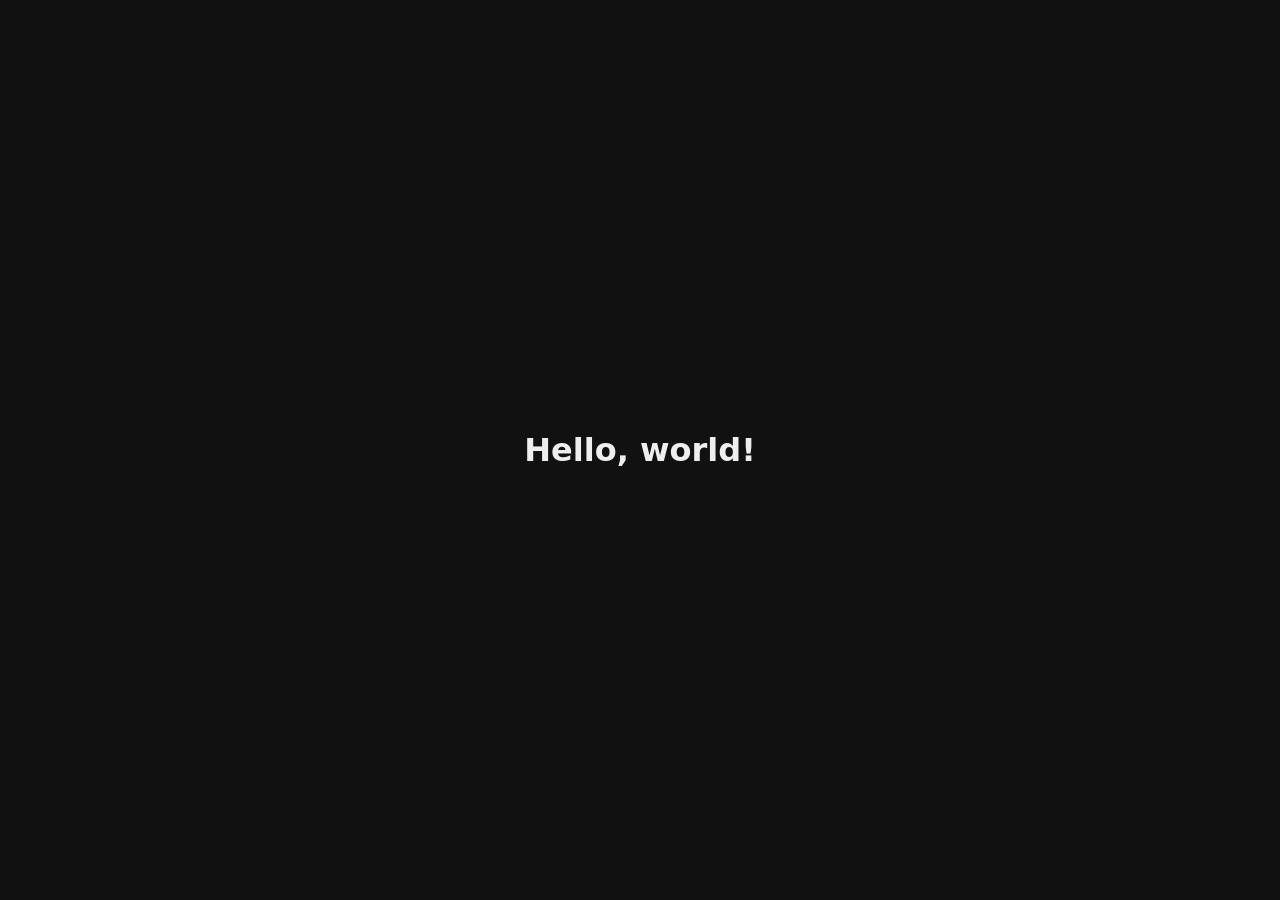
==== index.html @ 9e47edb1 "Add hello world page" ====
<!DOCTYPE html>
<html lang="en">
<head>
  <meta charset="UTF-8">
  <meta name="viewport" content="width=device-width, initial-scale=1.0">
  <title>Story Reader</title>
  <style>
    body {
      display: flex;
      align-items: center;
      justify-content: center;
      height: 100vh;
      margin: 0;
      font-family: system-ui, sans-serif;
      background: #111;
      color: #eee;
    }
  </style>
</head>
<body>
  <h1>Hello, world!</h1>
</body>
</html>
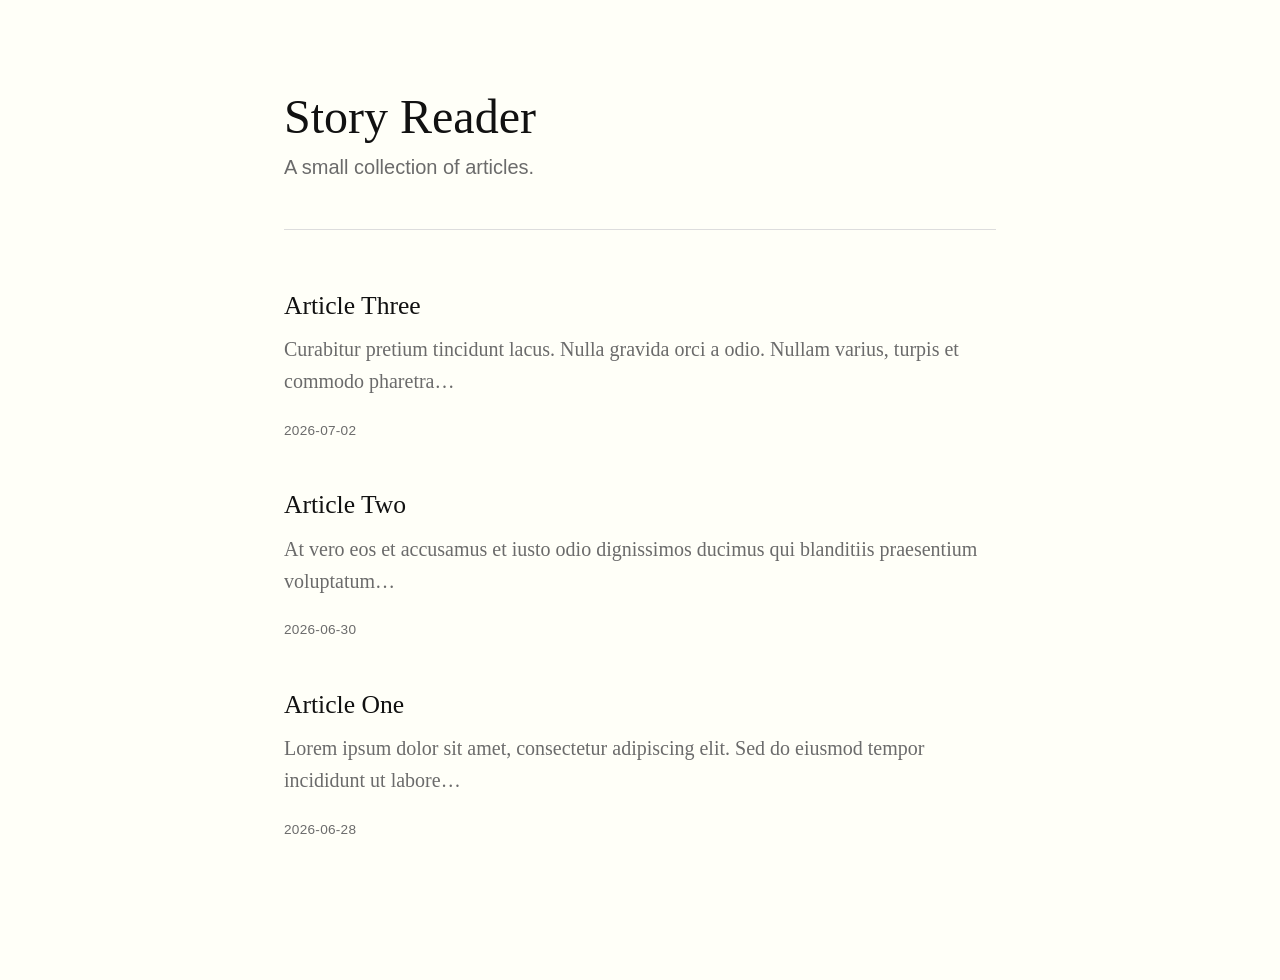
==== commit 856fcce9: "Add article framework: index, articles, Tufte-inspired styling, add-article skill" ====
--- a/index.html
+++ b/index.html
@@ -4,20 +4,32 @@
   <meta charset="UTF-8">
   <meta name="viewport" content="width=device-width, initial-scale=1.0">
   <title>Story Reader</title>
-  <style>
-    body {
-      display: flex;
-      align-items: center;
-      justify-content: center;
-      height: 100vh;
-      margin: 0;
-      font-family: system-ui, sans-serif;
-      background: #111;
-      color: #eee;
-    }
-  </style>
+  <link rel="stylesheet" href="css/style.css">
 </head>
 <body>
-  <h1>Hello, world!</h1>
+  <header class="site-header">
+    <h1>Story Reader</h1>
+    <p class="tagline">A small collection of articles.</p>
+  </header>
+
+  <main>
+    <ul class="article-list">
+      <li>
+        <a href="articles/article-three.html">Article Three</a>
+        <p class="excerpt">Curabitur pretium tincidunt lacus. Nulla gravida orci a odio. Nullam varius, turpis et commodo pharetra&hellip;</p>
+        <p class="meta">2026-07-02</p>
+      </li>
+      <li>
+        <a href="articles/article-two.html">Article Two</a>
+        <p class="excerpt">At vero eos et accusamus et iusto odio dignissimos ducimus qui blanditiis praesentium voluptatum&hellip;</p>
+        <p class="meta">2026-06-30</p>
+      </li>
+      <li>
+        <a href="articles/article-one.html">Article One</a>
+        <p class="excerpt">Lorem ipsum dolor sit amet, consectetur adipiscing elit. Sed do eiusmod tempor incididunt ut labore&hellip;</p>
+        <p class="meta">2026-06-28</p>
+      </li>
+    </ul>
+  </main>
 </body>
 </html>
--- a/css/style.css
+++ b/css/style.css
@@ -0,0 +1,147 @@
+/*
+  Story Reader base styles.
+  Typography approach follows https://edwardtufte.github.io/tufte-css/ :
+  a single readable serif measure, generous line-height, minimal chrome.
+
+  All tunable values live in :root as custom properties. This is the
+  theming surface for future dynamic font/scale/color controls — change
+  values here (or via JS setting them on :root) rather than adding new
+  hardcoded styles in article or index markup.
+*/
+
+:root {
+  --font-serif: Palatino, "Palatino Linotype", "Book Antiqua", Georgia, serif;
+  --font-sans: -apple-system, "Gill Sans", "Gill Sans MT", Calibri, sans-serif;
+
+  --font-size-base: 1.25rem;
+  --line-height-base: 1.6;
+  --measure: 38em;
+
+  --color-bg: #fffff8;
+  --color-text: #111111;
+  --color-muted: #6b6b6b;
+  --color-link: #111111;
+  --color-accent: #b0413e;
+  --color-rule: #dddddd;
+}
+
+* {
+  box-sizing: border-box;
+}
+
+html {
+  background: var(--color-bg);
+}
+
+body {
+  font-family: var(--font-serif);
+  font-size: var(--font-size-base);
+  line-height: var(--line-height-base);
+  background: var(--color-bg);
+  color: var(--color-text);
+  max-width: var(--measure);
+  margin: 0 auto;
+  padding: 3.5rem 1.5rem 6rem;
+}
+
+h1, h2, h3 {
+  font-weight: 400;
+  line-height: 1.2;
+  color: var(--color-text);
+}
+
+h1 {
+  font-size: 3rem;
+  margin-bottom: 0.2em;
+}
+
+h2 {
+  font-size: 1.7rem;
+  margin-top: 2.5em;
+}
+
+p {
+  margin: 1.4rem 0;
+}
+
+a {
+  color: var(--color-link);
+  text-decoration-color: var(--color-rule);
+}
+
+a:hover {
+  color: var(--color-accent);
+}
+
+/* Site header, index page */
+
+.site-header {
+  margin-bottom: 3.5rem;
+  padding-bottom: 1.5rem;
+  border-bottom: 1px solid var(--color-rule);
+}
+
+.site-header h1 {
+  margin-bottom: 0.1em;
+}
+
+.tagline {
+  font-family: var(--font-sans);
+  color: var(--color-muted);
+  margin-top: 0;
+}
+
+.article-list {
+  list-style: none;
+  padding: 0;
+  margin: 0;
+}
+
+.article-list li {
+  margin-bottom: 2.75rem;
+}
+
+.article-list a {
+  font-size: 1.6rem;
+  text-decoration: none;
+}
+
+.article-list .excerpt {
+  color: var(--color-muted);
+  margin: 0.4rem 0;
+}
+
+.article-list .meta {
+  font-family: var(--font-sans);
+  font-size: 0.85rem;
+  color: var(--color-muted);
+  letter-spacing: 0.02em;
+}
+
+/* Article page */
+
+.back-link {
+  font-family: var(--font-sans);
+  font-size: 0.9rem;
+}
+
+.back-link a {
+  text-decoration: none;
+}
+
+article header {
+  margin: 2rem 0 2.5rem;
+}
+
+.byline {
+  font-family: var(--font-sans);
+  font-size: 0.9rem;
+  color: var(--color-muted);
+  margin-top: 0.3em;
+}
+
+article > .back-link:last-of-type {
+  margin-top: 3rem;
+  padding-top: 1.5rem;
+  border-top: 1px solid var(--color-rule);
+}
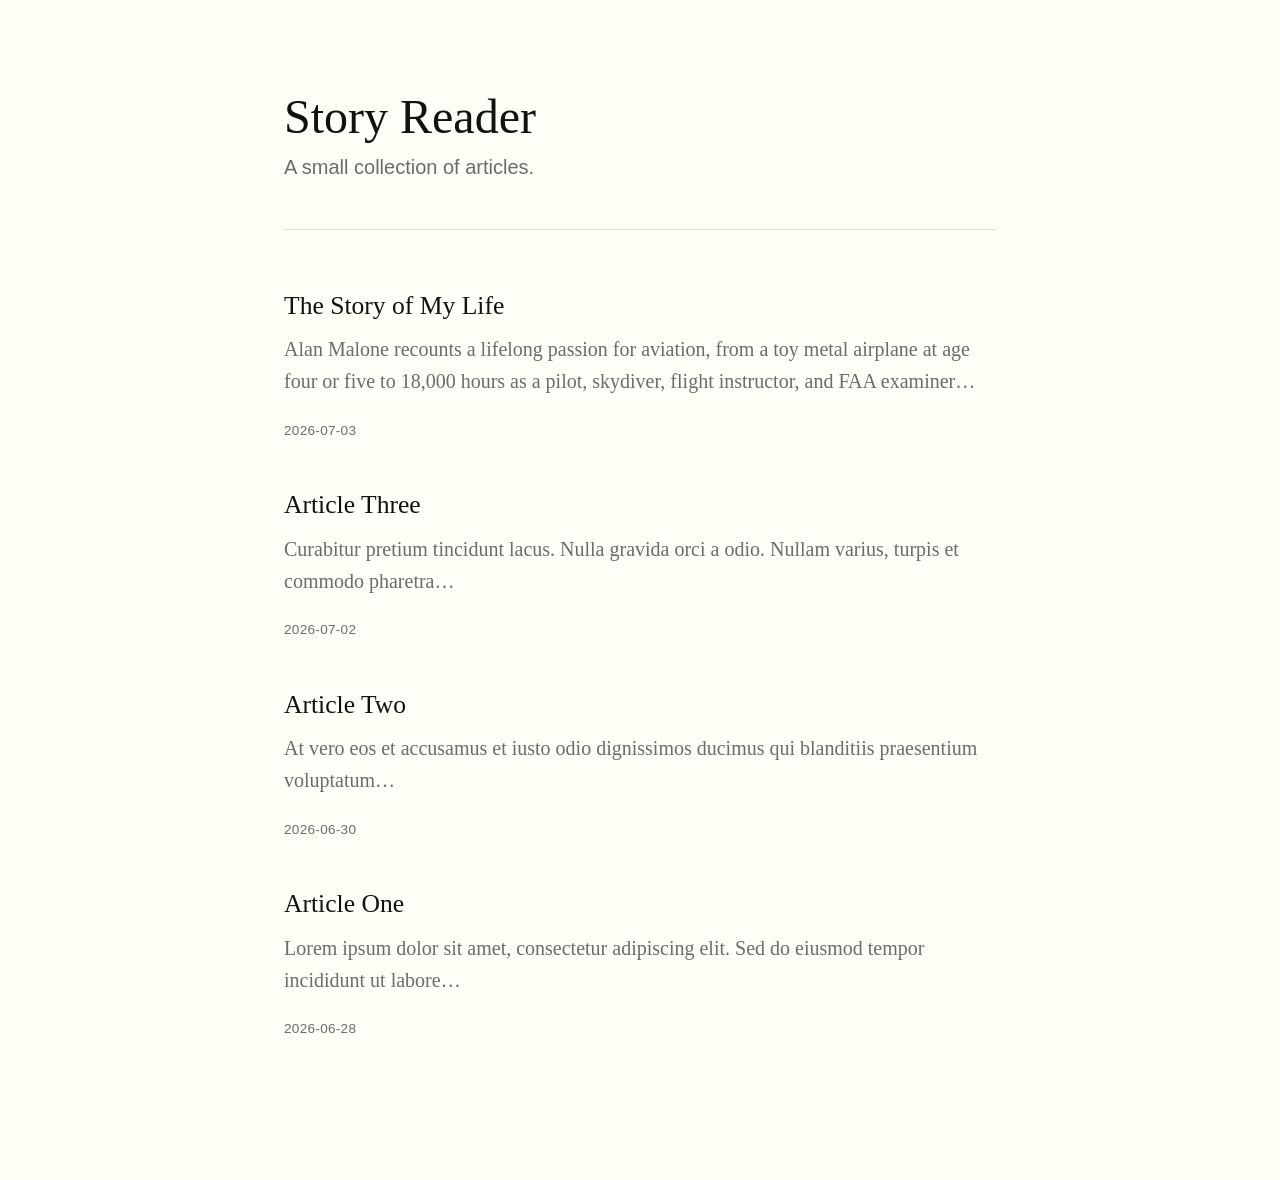
==== commit 63f5e72b: "Add article: The Story of My Life, by Alan Malone" ====
--- a/index.html
+++ b/index.html
@@ -14,6 +14,11 @@
 
   <main>
     <ul class="article-list">
+      <li>
+        <a href="articles/the-story-of-my-life.html">The Story of My Life</a>
+        <p class="excerpt">Alan Malone recounts a lifelong passion for aviation, from a toy metal airplane at age four or five to 18,000 hours as a pilot, skydiver, flight instructor, and FAA examiner&hellip;</p>
+        <p class="meta">2026-07-03</p>
+      </li>
       <li>
         <a href="articles/article-three.html">Article Three</a>
         <p class="excerpt">Curabitur pretium tincidunt lacus. Nulla gravida orci a odio. Nullam varius, turpis et commodo pharetra&hellip;</p>
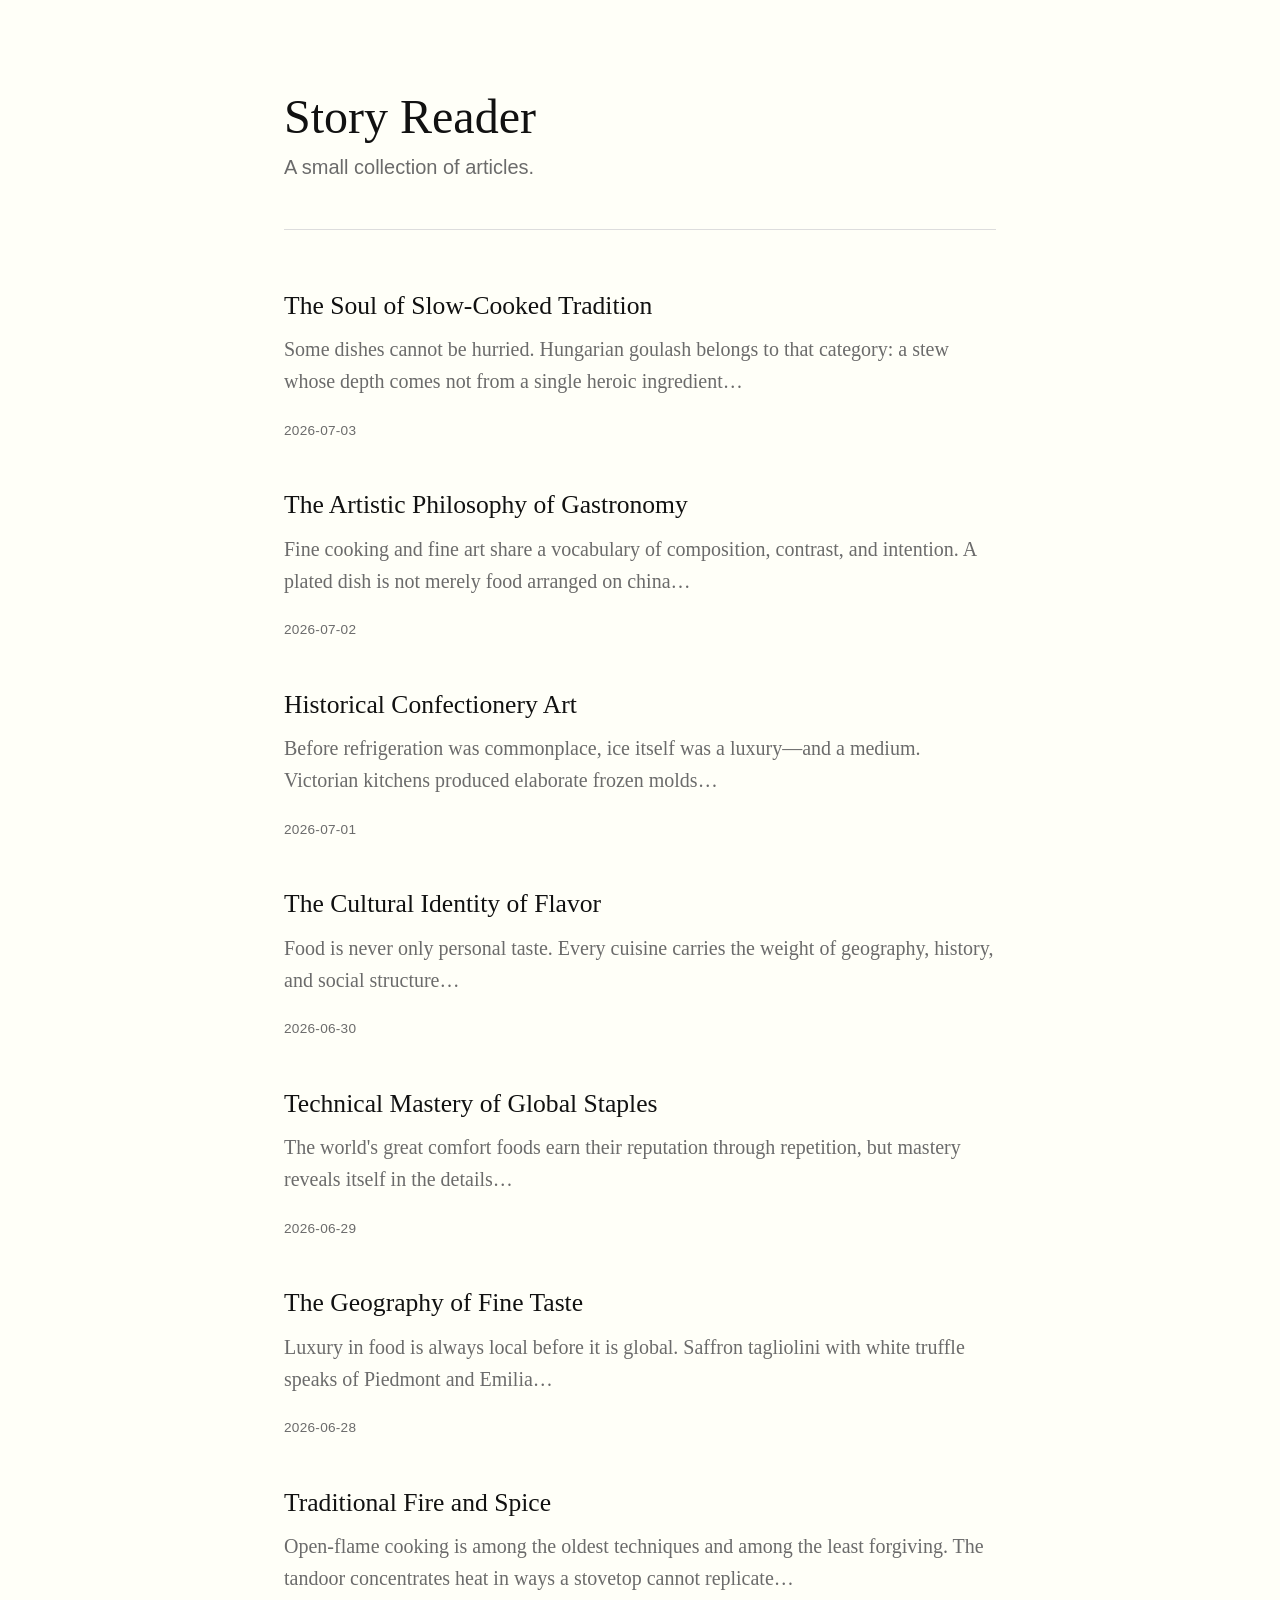
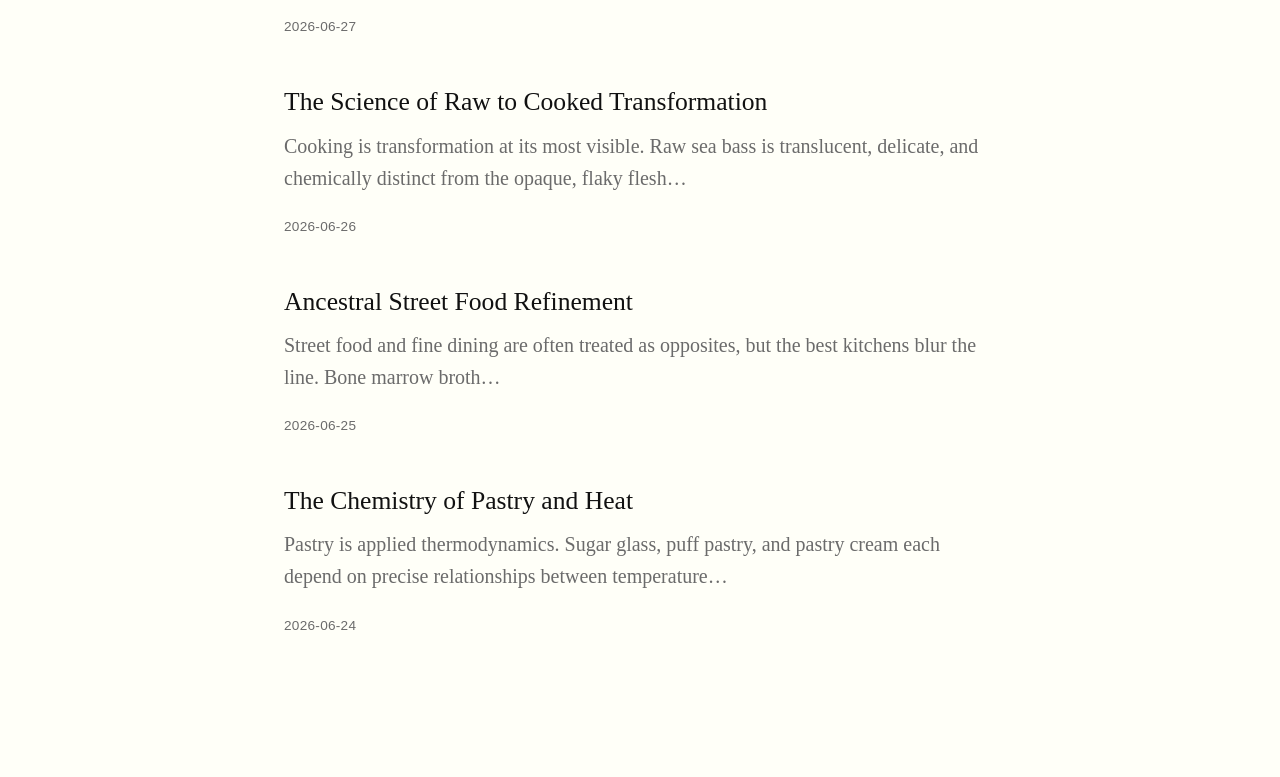
==== commit de64eb33: "Replace articles with 10 cooking essays and image-prompt system Add article-art figures with copy-pr" ====
--- a/index.html
+++ b/index.html
@@ -15,24 +15,54 @@
   <main>
     <ul class="article-list">
       <li>
-        <a href="articles/the-story-of-my-life.html">The Story of My Life</a>
-        <p class="excerpt">Alan Malone recounts a lifelong passion for aviation, from a toy metal airplane at age four or five to 18,000 hours as a pilot, skydiver, flight instructor, and FAA examiner&hellip;</p>
+        <a href="articles/the-soul-of-slow-cooked-tradition.html">The Soul of Slow-Cooked Tradition</a>
+        <p class="excerpt">Some dishes cannot be hurried. Hungarian goulash belongs to that category: a stew whose depth comes not from a single heroic ingredient&hellip;</p>
         <p class="meta">2026-07-03</p>
       </li>
       <li>
-        <a href="articles/article-three.html">Article Three</a>
-        <p class="excerpt">Curabitur pretium tincidunt lacus. Nulla gravida orci a odio. Nullam varius, turpis et commodo pharetra&hellip;</p>
+        <a href="articles/the-artistic-philosophy-of-gastronomy.html">The Artistic Philosophy of Gastronomy</a>
+        <p class="excerpt">Fine cooking and fine art share a vocabulary of composition, contrast, and intention. A plated dish is not merely food arranged on china&hellip;</p>
         <p class="meta">2026-07-02</p>
       </li>
       <li>
-        <a href="articles/article-two.html">Article Two</a>
-        <p class="excerpt">At vero eos et accusamus et iusto odio dignissimos ducimus qui blanditiis praesentium voluptatum&hellip;</p>
+        <a href="articles/historical-confectionery-art.html">Historical Confectionery Art</a>
+        <p class="excerpt">Before refrigeration was commonplace, ice itself was a luxury—and a medium. Victorian kitchens produced elaborate frozen molds&hellip;</p>
+        <p class="meta">2026-07-01</p>
+      </li>
+      <li>
+        <a href="articles/the-cultural-identity-of-flavor.html">The Cultural Identity of Flavor</a>
+        <p class="excerpt">Food is never only personal taste. Every cuisine carries the weight of geography, history, and social structure&hellip;</p>
         <p class="meta">2026-06-30</p>
       </li>
       <li>
-        <a href="articles/article-one.html">Article One</a>
-        <p class="excerpt">Lorem ipsum dolor sit amet, consectetur adipiscing elit. Sed do eiusmod tempor incididunt ut labore&hellip;</p>
+        <a href="articles/technical-mastery-of-global-staples.html">Technical Mastery of Global Staples</a>
+        <p class="excerpt">The world's great comfort foods earn their reputation through repetition, but mastery reveals itself in the details&hellip;</p>
+        <p class="meta">2026-06-29</p>
+      </li>
+      <li>
+        <a href="articles/the-geography-of-fine-taste.html">The Geography of Fine Taste</a>
+        <p class="excerpt">Luxury in food is always local before it is global. Saffron tagliolini with white truffle speaks of Piedmont and Emilia&hellip;</p>
         <p class="meta">2026-06-28</p>
+      </li>
+      <li>
+        <a href="articles/traditional-fire-and-spice.html">Traditional Fire and Spice</a>
+        <p class="excerpt">Open-flame cooking is among the oldest techniques and among the least forgiving. The tandoor concentrates heat in ways a stovetop cannot replicate&hellip;</p>
+        <p class="meta">2026-06-27</p>
+      </li>
+      <li>
+        <a href="articles/the-science-of-raw-to-cooked-transformation.html">The Science of Raw to Cooked Transformation</a>
+        <p class="excerpt">Cooking is transformation at its most visible. Raw sea bass is translucent, delicate, and chemically distinct from the opaque, flaky flesh&hellip;</p>
+        <p class="meta">2026-06-26</p>
+      </li>
+      <li>
+        <a href="articles/ancestral-street-food-refinement.html">Ancestral Street Food Refinement</a>
+        <p class="excerpt">Street food and fine dining are often treated as opposites, but the best kitchens blur the line. Bone marrow broth&hellip;</p>
+        <p class="meta">2026-06-25</p>
+      </li>
+      <li>
+        <a href="articles/the-chemistry-of-pastry-and-heat.html">The Chemistry of Pastry and Heat</a>
+        <p class="excerpt">Pastry is applied thermodynamics. Sugar glass, puff pastry, and pastry cream each depend on precise relationships between temperature&hellip;</p>
+        <p class="meta">2026-06-24</p>
       </li>
     </ul>
   </main>
--- a/css/style.css
+++ b/css/style.css
@@ -16,13 +16,6 @@
   --font-size-base: 1.25rem;
   --line-height-base: 1.6;
   --measure: 38em;
-
-  --color-bg: #fffff8;
-  --color-text: #111111;
-  --color-muted: #6b6b6b;
-  --color-link: #111111;
-  --color-accent: #b0413e;
-  --color-rule: #dddddd;
 }
 
 * {
@@ -31,6 +24,7 @@
 
 html {
   background: var(--color-bg);
+  transition: background-color 0.2s ease;
 }
 
 body {
@@ -42,6 +36,7 @@
   max-width: var(--measure);
   margin: 0 auto;
   padding: 3.5rem 1.5rem 6rem;
+  transition: background-color 0.2s ease, color 0.2s ease;
 }
 
 h1, h2, h3 {
@@ -145,3 +140,590 @@
   padding-top: 1.5rem;
   border-top: 1px solid var(--color-rule);
 }
+
+/* ── Article art (hero image or prompt card) ─────────────────── */
+
+.article-art {
+  margin: 2rem 0 2.5rem;
+}
+
+.article-art-img {
+  display: block;
+  width: 100%;
+  height: auto;
+  border-radius: 0.25rem;
+}
+
+.article-art-card {
+  padding: 1.1rem 1.25rem;
+  border: 1px solid var(--color-rule);
+  border-radius: 0.35rem;
+  background: var(--color-surface);
+}
+
+.article-art-label {
+  font-family: var(--font-sans);
+  font-size: 0.7rem;
+  font-weight: 600;
+  letter-spacing: 0.06em;
+  text-transform: uppercase;
+  color: var(--color-muted);
+  margin: 0 0 0.65rem;
+}
+
+.article-art-prompt {
+  font-family: var(--font-sans);
+  font-size: 0.85rem;
+  line-height: 1.55;
+  color: var(--color-muted);
+  margin: 0 0 0.85rem;
+}
+
+.article-art-copy {
+  padding: 0.4rem 0.75rem;
+  border: 1px solid var(--color-rule);
+  border-radius: 0.25rem;
+  background: var(--color-bg);
+  color: var(--color-text);
+  font-family: var(--font-sans);
+  font-size: 0.8rem;
+  cursor: pointer;
+  transition: border-color 0.15s, color 0.15s;
+}
+
+.article-art-copy:hover:not(:disabled) {
+  border-color: var(--color-accent);
+  color: var(--color-accent);
+}
+
+.article-art-copy:disabled {
+  opacity: 0.7;
+  cursor: default;
+}
+
+.article-art-details {
+  margin-top: 0.75rem;
+  font-family: var(--font-sans);
+  font-size: 0.85rem;
+}
+
+.article-art-details summary {
+  cursor: pointer;
+  color: var(--color-muted);
+}
+
+.article-art-details summary:hover {
+  color: var(--color-accent);
+}
+
+.article-art-details .article-art-prompt {
+  margin-top: 0.65rem;
+}
+
+/* ── Color themes ─────────────────────────────────────────────── */
+
+:root,
+[data-theme="light"] {
+  --color-bg: #fffff8;
+  --color-text: #111111;
+  --color-muted: #6b6b6b;
+  --color-link: #111111;
+  --color-accent: #b0413e;
+  --color-rule: #dddddd;
+  --color-surface: #ffffff;
+  --color-controls-bg: rgba(255, 255, 248, 0.94);
+  --color-controls-border: #dddddd;
+  --color-book-shadow: rgba(0, 0, 0, 0.12);
+  --color-book-spine: #cccccc;
+}
+
+[data-theme="dark"] {
+  color-scheme: dark;
+  --color-bg: #1a1a1e;
+  --color-text: #e8e6e3;
+  --color-muted: #9a9690;
+  --color-link: #e8e6e3;
+  --color-accent: #e07a5f;
+  --color-rule: #3a3a40;
+  --color-surface: #242428;
+  --color-controls-bg: rgba(26, 26, 30, 0.96);
+  --color-controls-border: #3a3a40;
+  --color-book-shadow: rgba(0, 0, 0, 0.45);
+  --color-book-spine: #2e2e34;
+}
+
+[data-theme="beige"] {
+  --color-bg: #f4ecd8;
+  --color-text: #3d3830;
+  --color-muted: #7a7268;
+  --color-link: #3d3830;
+  --color-accent: #9c4a3c;
+  --color-rule: #d4c9b0;
+  --color-surface: #faf6ec;
+  --color-controls-bg: rgba(244, 236, 216, 0.96);
+  --color-controls-border: #d4c9b0;
+  --color-book-shadow: rgba(61, 56, 48, 0.14);
+  --color-book-spine: #c9bc9e;
+}
+
+/* ── Reader page layout ───────────────────────────────────────── */
+
+body.reader-page {
+  position: relative;
+}
+
+/* ── Reading controls ─────────────────────────────────────────── */
+
+.reader-controls {
+  position: fixed;
+  bottom: 1.5rem;
+  right: 1.5rem;
+  z-index: 100;
+  font-family: var(--font-sans);
+}
+
+.reader-controls-toggle {
+  display: flex;
+  align-items: center;
+  justify-content: center;
+  width: 2.75rem;
+  height: 2.75rem;
+  border: 1px solid var(--color-controls-border);
+  border-radius: 50%;
+  background: var(--color-controls-bg);
+  color: var(--color-text);
+  cursor: pointer;
+  font-size: 0.95rem;
+  font-weight: 600;
+  letter-spacing: -0.02em;
+  box-shadow: 0 2px 12px var(--color-book-shadow);
+  backdrop-filter: blur(8px);
+  transition: color 0.15s, border-color 0.15s;
+}
+
+.reader-controls-toggle:hover {
+  color: var(--color-accent);
+  border-color: var(--color-accent);
+}
+
+.reader-controls-panel {
+  position: absolute;
+  bottom: calc(100% + 0.75rem);
+  right: 0;
+  width: 15rem;
+  padding: 1rem 1.1rem;
+  border: 1px solid var(--color-controls-border);
+  border-radius: 0.5rem;
+  background: var(--color-controls-bg);
+  box-shadow: 0 4px 24px var(--color-book-shadow);
+  backdrop-filter: blur(10px);
+}
+
+.reader-fieldset {
+  border: none;
+  margin: 0 0 0.85rem;
+  padding: 0;
+}
+
+.reader-fieldset:last-child {
+  margin-bottom: 0;
+}
+
+.reader-fieldset legend {
+  font-size: 0.7rem;
+  font-weight: 600;
+  letter-spacing: 0.06em;
+  text-transform: uppercase;
+  color: var(--color-muted);
+  margin-bottom: 0.45rem;
+  padding: 0;
+}
+
+.reader-theme-group {
+  display: flex;
+  gap: 0.35rem;
+}
+
+.reader-theme-btn {
+  flex: 1;
+  padding: 0.4rem 0.25rem;
+  border: 1px solid var(--color-rule);
+  border-radius: 0.25rem;
+  background: var(--color-surface);
+  color: var(--color-text);
+  font-family: var(--font-sans);
+  font-size: 0.75rem;
+  cursor: pointer;
+  transition: border-color 0.15s, color 0.15s;
+}
+
+.reader-theme-btn:hover {
+  border-color: var(--color-accent);
+}
+
+.reader-theme-btn[aria-pressed="true"] {
+  border-color: var(--color-accent);
+  color: var(--color-accent);
+  font-weight: 600;
+}
+
+.reader-font-select {
+  width: 100%;
+  padding: 0.4rem 0.5rem;
+  border: 1px solid var(--color-rule);
+  border-radius: 0.25rem;
+  background: var(--color-surface);
+  color: var(--color-text);
+  font-family: var(--font-sans);
+  font-size: 0.85rem;
+  cursor: pointer;
+}
+
+.reader-size-group {
+  display: flex;
+  align-items: center;
+  gap: 0.5rem;
+}
+
+.reader-size-btn {
+  flex: 0 0 auto;
+  width: 2.25rem;
+  height: 2.25rem;
+  border: 1px solid var(--color-rule);
+  border-radius: 0.25rem;
+  background: var(--color-surface);
+  color: var(--color-text);
+  font-family: var(--font-serif);
+  font-size: 0.9rem;
+  cursor: pointer;
+  transition: border-color 0.15s, color 0.15s;
+}
+
+.reader-size-btn:hover {
+  border-color: var(--color-accent);
+  color: var(--color-accent);
+}
+
+.reader-size-label {
+  flex: 1;
+  text-align: center;
+  font-size: 0.8rem;
+  color: var(--color-muted);
+}
+
+.reader-book-toggle {
+  display: flex;
+  align-items: center;
+  gap: 0.5rem;
+  font-size: 0.85rem;
+  cursor: pointer;
+}
+
+.reader-book-toggle input {
+  accent-color: var(--color-accent);
+}
+
+.reader-book-hint {
+  margin: 0.35rem 0 0;
+  font-size: 0.72rem;
+  color: var(--color-muted);
+  line-height: 1.4;
+}
+
+/* Inline toolbar at tablet/desktop widths */
+@media (min-width: 768px) {
+  body.reader-page:not(.book-mode) {
+    padding-top: calc(3.5rem + 3.25rem);
+  }
+
+  body.reader-page.book-mode {
+    padding-top: 3.25rem;
+  }
+
+  .reader-controls {
+    position: fixed;
+    top: 0;
+    right: 0;
+    left: 0;
+    bottom: auto;
+    z-index: 100;
+    padding: 0.55rem 1.25rem;
+    padding-top: calc(0.55rem + env(safe-area-inset-top, 0px));
+    border-bottom: 1px solid var(--color-controls-border);
+    background: var(--color-controls-bg);
+    backdrop-filter: blur(10px);
+  }
+
+  .reader-controls-toggle {
+    display: none;
+  }
+
+  .reader-controls-panel {
+    position: static;
+    display: flex !important;
+    flex-wrap: wrap;
+    align-items: center;
+    justify-content: center;
+    gap: 0.5rem 1.5rem;
+    width: 100%;
+    max-width: 72rem;
+    margin: 0 auto;
+    padding: 0;
+    border: none;
+    border-radius: 0;
+    background: transparent;
+    box-shadow: none;
+    backdrop-filter: none;
+  }
+
+  .reader-fieldset {
+    display: flex;
+    flex-direction: row;
+    align-items: center;
+    gap: 0.5rem;
+    margin: 0;
+  }
+
+  .reader-fieldset legend {
+    margin: 0;
+    flex-shrink: 0;
+  }
+
+  .reader-theme-group {
+    flex: 0 0 auto;
+  }
+
+  .reader-theme-btn {
+    flex: 0 0 auto;
+    min-width: 3.75rem;
+    padding: 0.35rem 0.5rem;
+  }
+
+  .reader-font-select {
+    width: auto;
+    min-width: 9rem;
+    max-width: 12rem;
+  }
+
+  .reader-size-group {
+    flex: 0 0 auto;
+    gap: 0.35rem;
+  }
+
+  .reader-size-label {
+    flex: 0 0 auto;
+    min-width: 2.5rem;
+  }
+
+  .reader-size-btn {
+    width: 2rem;
+    height: 2rem;
+    font-size: 0.85rem;
+  }
+
+  .reader-book-fieldset {
+    flex-wrap: wrap;
+  }
+
+  .reader-book-hint {
+    display: none;
+  }
+}
+
+@media (min-width: 768px) and (max-width: 899px) {
+  .reader-controls-panel {
+    gap: 0.5rem 1rem;
+  }
+
+  .reader-font-select {
+    min-width: 7.5rem;
+    max-width: 9rem;
+  }
+}
+
+/* ── Book mode (two-column layout) ───────────────────────────── */
+
+html:has(body.book-mode) {
+  overflow: hidden;
+  height: 100%;
+}
+
+body.book-mode {
+  max-width: none;
+  padding: 0;
+  height: 100vh;
+  height: 100dvh;
+  max-height: 100dvh;
+  overflow: hidden;
+  display: flex;
+  flex-direction: column;
+}
+
+body.book-mode article {
+  flex: 1;
+  display: flex;
+  flex-direction: column;
+  max-width: none;
+  margin: 0;
+  padding: 0;
+  min-height: 0;
+}
+
+body.book-mode .back-link {
+  padding: 1rem 1.5rem;
+  margin: 0;
+  flex-shrink: 0;
+}
+
+body.book-mode article > .back-link:last-of-type {
+  display: none;
+}
+
+/* Single-column layout when book mode is off */
+body.reader-page:not(.book-mode) .book-view {
+  display: none !important;
+}
+
+body.reader-page:not(.book-mode) .reader-content {
+  display: block !important;
+}
+
+body.reader-page.book-mode .reader-content {
+  display: none !important;
+}
+
+body.book-mode .book-view {
+  flex: 1;
+  display: grid;
+  grid-template-columns: auto 1fr auto;
+  grid-template-rows: minmax(0, 1fr);
+  align-items: stretch;
+  gap: 0;
+  padding: 1rem 1.25rem 2.75rem;
+  min-height: 0;
+  overflow: hidden;
+}
+
+.book-spread {
+  grid-column: 2;
+  grid-row: 1;
+  display: grid;
+  grid-template-columns: 1fr 1fr;
+  grid-template-rows: minmax(0, 1fr);
+  gap: 0;
+  max-width: 72rem;
+  width: 100%;
+  margin: 0 auto;
+  min-height: 0;
+  height: 100%;
+  max-height: 100%;
+  overflow: hidden;
+  align-items: stretch;
+}
+
+.book-col {
+  overflow: hidden;
+  padding: 0 2rem;
+  min-height: 0;
+  height: 100%;
+  max-height: 100%;
+}
+
+.book-col-left {
+  padding-right: 2.5rem;
+}
+
+.book-col-right {
+  padding-left: 2.5rem;
+  border-left: 1px solid var(--color-rule);
+}
+
+.book-col header {
+  margin: 0 0 1.5rem;
+}
+
+.book-col h1 {
+  font-size: 2rem;
+}
+
+.book-col h2 {
+  font-size: 1.4rem;
+  margin-top: 1.75em;
+}
+
+.book-col p {
+  margin: 1rem 0;
+}
+
+.book-nav {
+  grid-row: 1;
+  align-self: center;
+  width: 2.25rem;
+  height: 2.25rem;
+  border: 1px solid var(--color-rule);
+  border-radius: 50%;
+  background: var(--color-controls-bg);
+  color: var(--color-text);
+  font-size: 1rem;
+  line-height: 1;
+  cursor: pointer;
+  backdrop-filter: blur(6px);
+  transition: border-color 0.15s, color 0.15s, opacity 0.15s;
+}
+
+.book-nav:hover:not(:disabled) {
+  border-color: var(--color-accent);
+  color: var(--color-accent);
+}
+
+.book-nav:disabled {
+  opacity: 0.25;
+  cursor: default;
+}
+
+.book-nav-prev {
+  grid-column: 1;
+  margin-right: 0.5rem;
+}
+
+.book-nav-next {
+  grid-column: 3;
+  margin-left: 0.5rem;
+}
+
+.book-page-indicator {
+  position: fixed;
+  bottom: 0;
+  left: 0;
+  right: 0;
+  z-index: 10;
+  text-align: center;
+  font-family: var(--font-sans);
+  font-size: 0.75rem;
+  color: var(--color-muted);
+  margin: 0;
+  padding: 0.55rem 1rem calc(0.55rem + env(safe-area-inset-bottom, 0px));
+  letter-spacing: 0.03em;
+  background: var(--color-bg);
+  border-top: 1px solid var(--color-rule);
+  flex-shrink: 0;
+}
+
+.book-pagination-stash {
+  position: absolute;
+  visibility: hidden;
+  pointer-events: none;
+  left: -9999px;
+}
+
+/* Book mode only on larger screens — enforced in JS; hide fieldset via JS too */
+
+@media (max-width: 899px) {
+  .reader-book-fieldset {
+    display: none;
+  }
+
+  body.book-mode .book-view {
+    display: none;
+  }
+}
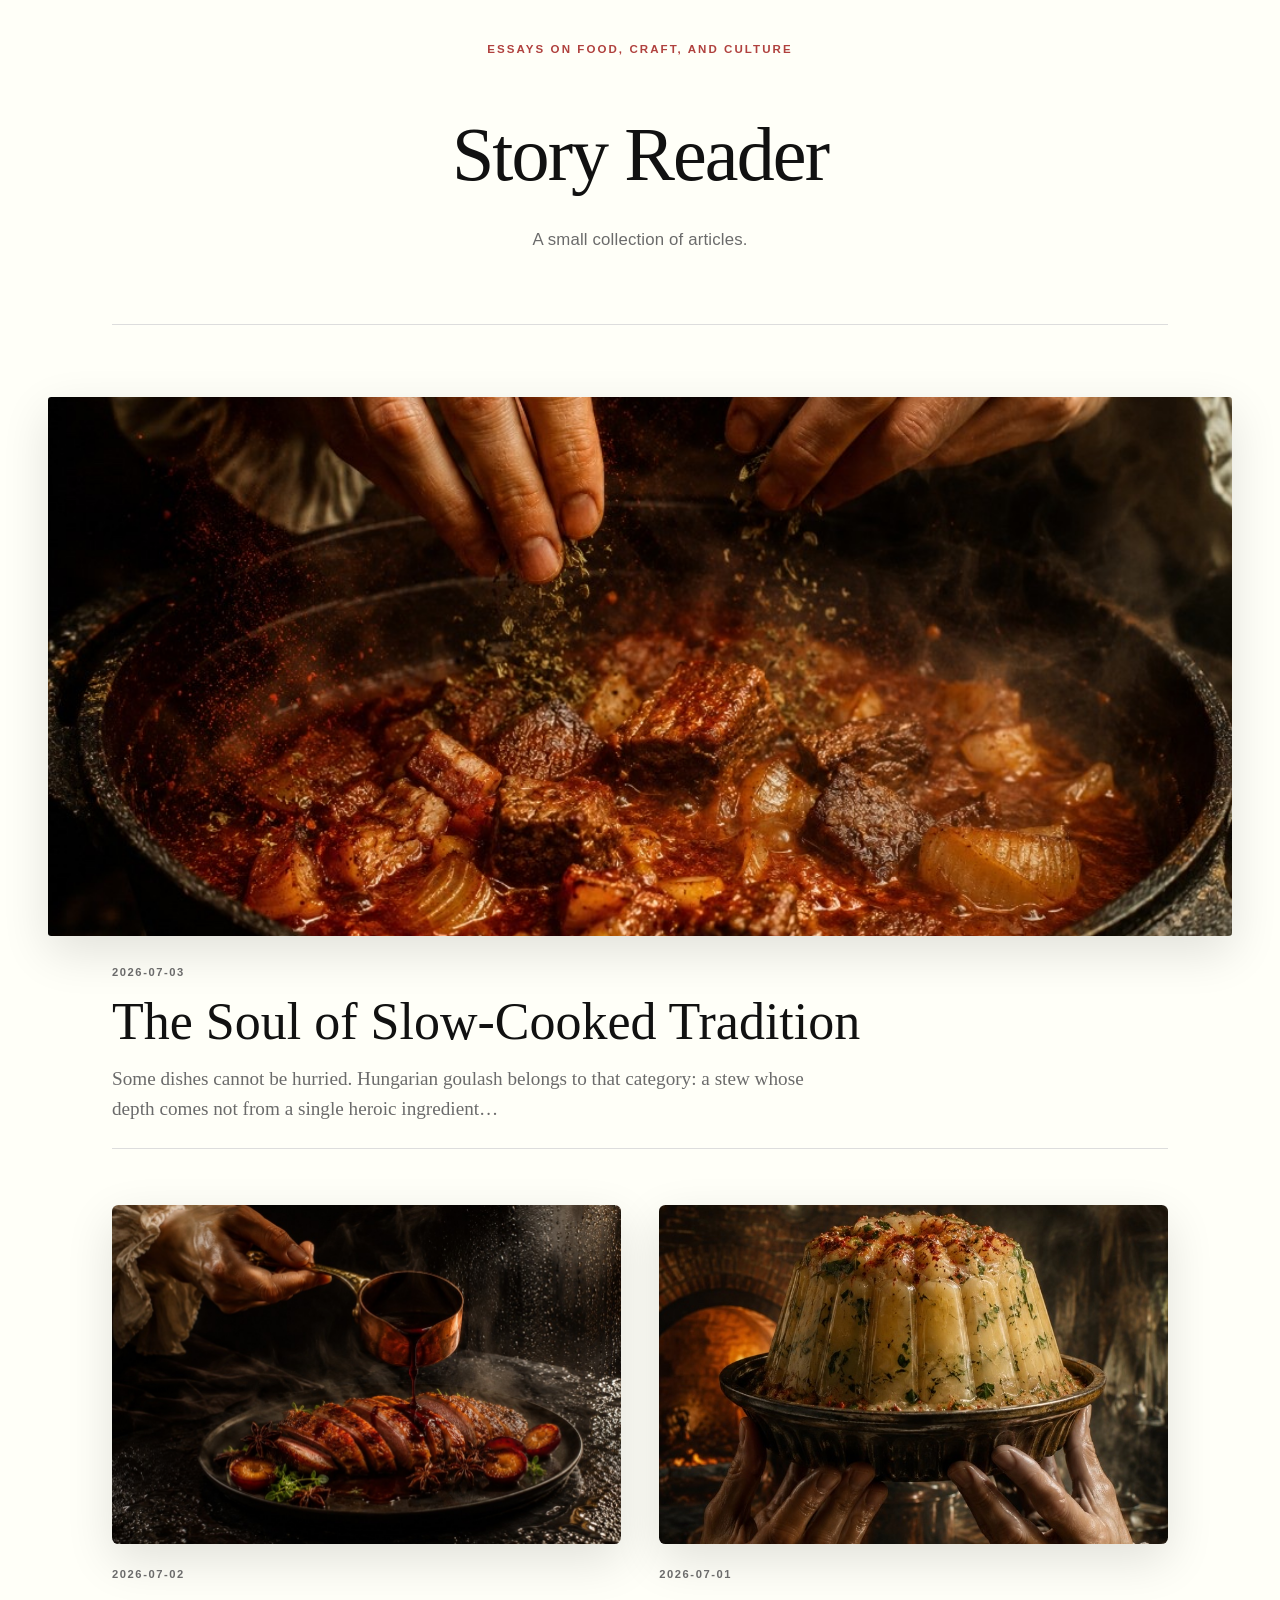
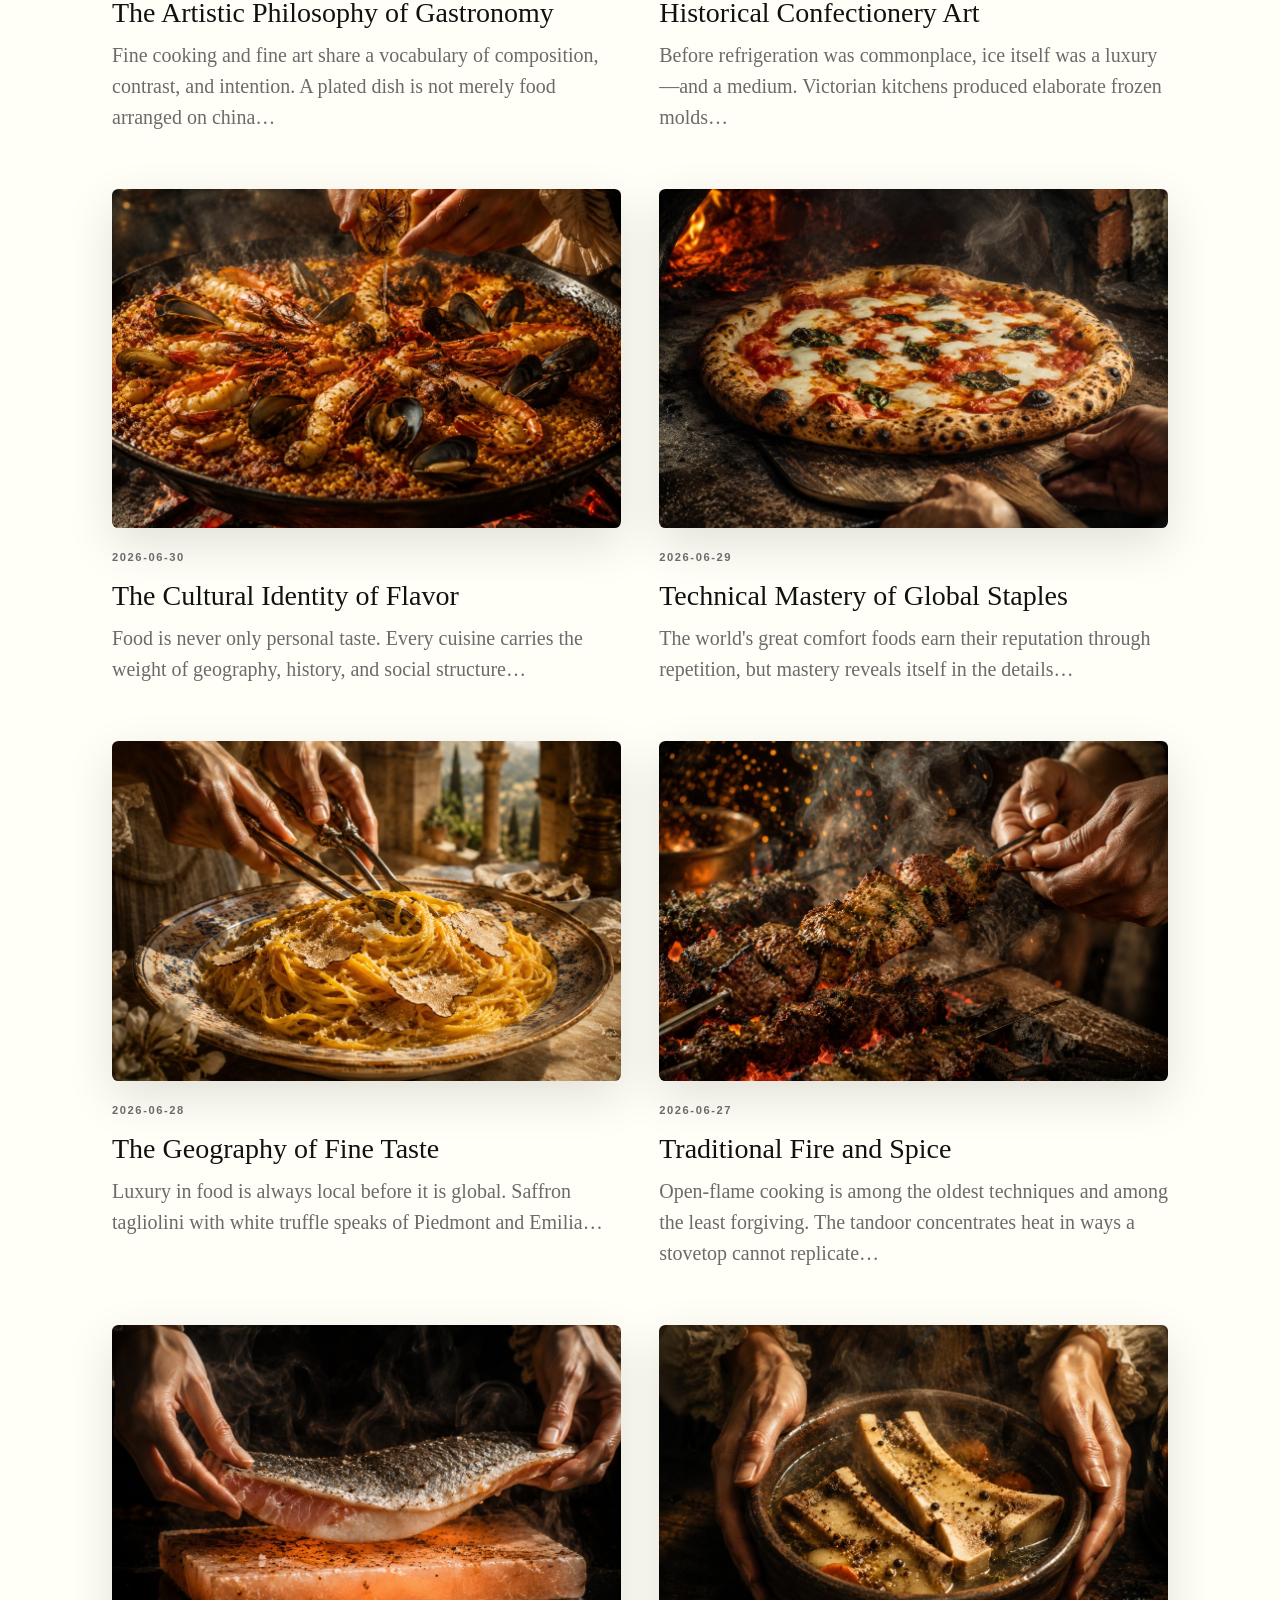
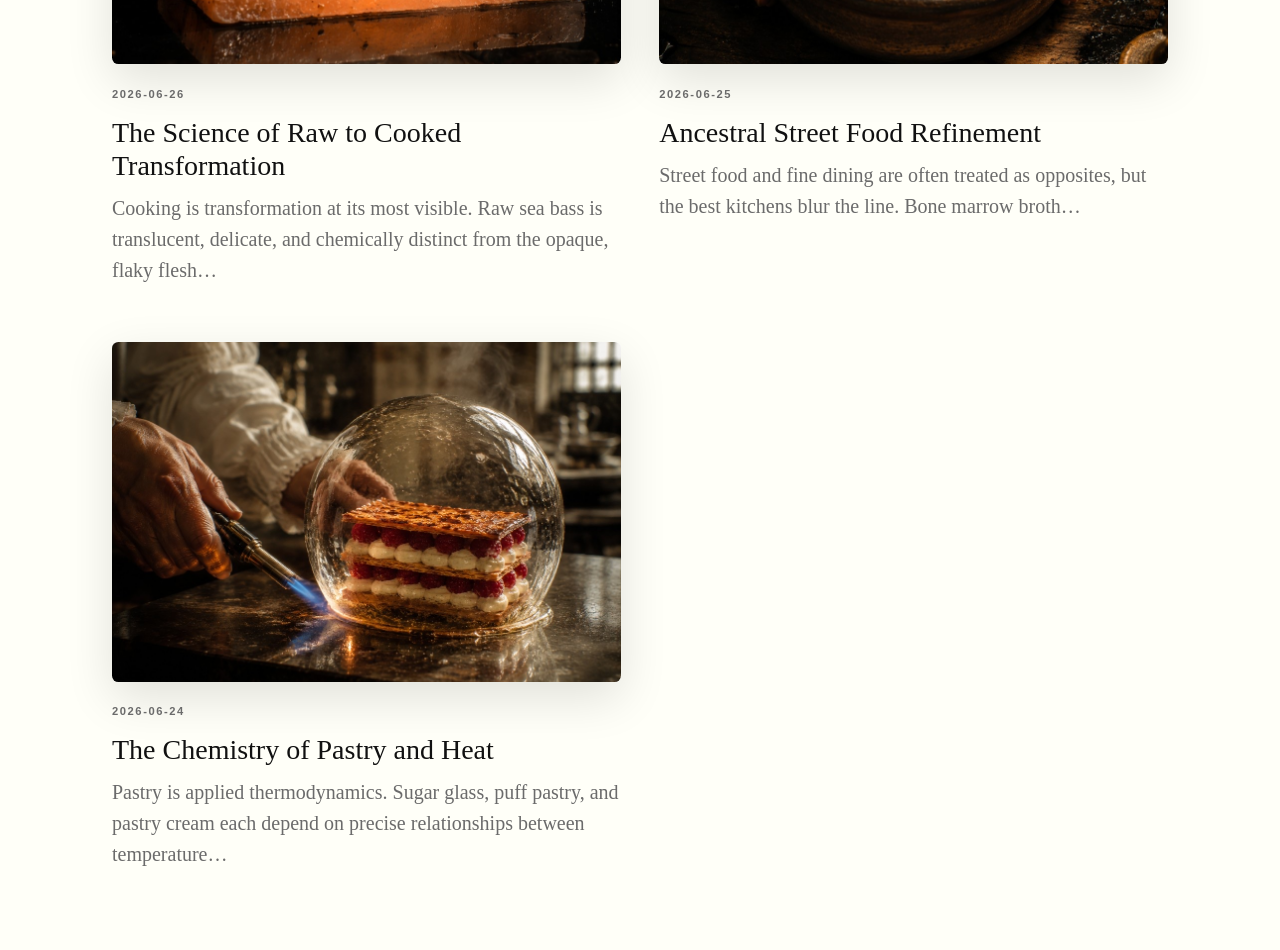
==== commit 6066c583: "added images and reading tools" ====
--- a/index.html
+++ b/index.html
@@ -4,10 +4,17 @@
   <meta charset="UTF-8">
   <meta name="viewport" content="width=device-width, initial-scale=1.0">
   <title>Story Reader</title>
+  <script>
+    try {
+      var prefs = JSON.parse(localStorage.getItem('story-reader-prefs') || '{}');
+      if (prefs.theme) document.documentElement.dataset.theme = prefs.theme;
+    } catch (e) {}
+  </script>
   <link rel="stylesheet" href="css/style.css">
 </head>
-<body>
-  <header class="site-header">
+<body class="index-page">
+  <header class="site-header site-header--index">
+    <p class="site-kicker">Essays on food, craft, and culture</p>
     <h1>Story Reader</h1>
     <p class="tagline">A small collection of articles.</p>
   </header>
@@ -15,56 +22,107 @@
   <main>
     <ul class="article-list">
       <li>
-        <a href="articles/the-soul-of-slow-cooked-tradition.html">The Soul of Slow-Cooked Tradition</a>
-        <p class="excerpt">Some dishes cannot be hurried. Hungarian goulash belongs to that category: a stew whose depth comes not from a single heroic ingredient&hellip;</p>
-        <p class="meta">2026-07-03</p>
+        <a href="articles/the-soul-of-slow-cooked-tradition.html" class="article-card">
+          <span class="article-thumb-wrap"></span>
+          <span class="article-card-body">
+            <span class="article-title">The Soul of Slow-Cooked Tradition</span>
+            <span class="excerpt">Some dishes cannot be hurried. Hungarian goulash belongs to that category: a stew whose depth comes not from a single heroic ingredient&hellip;</span>
+            <span class="meta">2026-07-03</span>
+          </span>
+        </a>
       </li>
       <li>
-        <a href="articles/the-artistic-philosophy-of-gastronomy.html">The Artistic Philosophy of Gastronomy</a>
-        <p class="excerpt">Fine cooking and fine art share a vocabulary of composition, contrast, and intention. A plated dish is not merely food arranged on china&hellip;</p>
-        <p class="meta">2026-07-02</p>
+        <a href="articles/the-artistic-philosophy-of-gastronomy.html" class="article-card">
+          <span class="article-thumb-wrap"></span>
+          <span class="article-card-body">
+            <span class="article-title">The Artistic Philosophy of Gastronomy</span>
+            <span class="excerpt">Fine cooking and fine art share a vocabulary of composition, contrast, and intention. A plated dish is not merely food arranged on china&hellip;</span>
+            <span class="meta">2026-07-02</span>
+          </span>
+        </a>
       </li>
       <li>
-        <a href="articles/historical-confectionery-art.html">Historical Confectionery Art</a>
-        <p class="excerpt">Before refrigeration was commonplace, ice itself was a luxury—and a medium. Victorian kitchens produced elaborate frozen molds&hellip;</p>
-        <p class="meta">2026-07-01</p>
+        <a href="articles/historical-confectionery-art.html" class="article-card">
+          <span class="article-thumb-wrap"></span>
+          <span class="article-card-body">
+            <span class="article-title">Historical Confectionery Art</span>
+            <span class="excerpt">Before refrigeration was commonplace, ice itself was a luxury—and a medium. Victorian kitchens produced elaborate frozen molds&hellip;</span>
+            <span class="meta">2026-07-01</span>
+          </span>
+        </a>
       </li>
       <li>
-        <a href="articles/the-cultural-identity-of-flavor.html">The Cultural Identity of Flavor</a>
-        <p class="excerpt">Food is never only personal taste. Every cuisine carries the weight of geography, history, and social structure&hellip;</p>
-        <p class="meta">2026-06-30</p>
+        <a href="articles/the-cultural-identity-of-flavor.html" class="article-card">
+          <span class="article-thumb-wrap"></span>
+          <span class="article-card-body">
+            <span class="article-title">The Cultural Identity of Flavor</span>
+            <span class="excerpt">Food is never only personal taste. Every cuisine carries the weight of geography, history, and social structure&hellip;</span>
+            <span class="meta">2026-06-30</span>
+          </span>
+        </a>
       </li>
       <li>
-        <a href="articles/technical-mastery-of-global-staples.html">Technical Mastery of Global Staples</a>
-        <p class="excerpt">The world's great comfort foods earn their reputation through repetition, but mastery reveals itself in the details&hellip;</p>
-        <p class="meta">2026-06-29</p>
+        <a href="articles/technical-mastery-of-global-staples.html" class="article-card">
+          <span class="article-thumb-wrap"></span>
+          <span class="article-card-body">
+            <span class="article-title">Technical Mastery of Global Staples</span>
+            <span class="excerpt">The world's great comfort foods earn their reputation through repetition, but mastery reveals itself in the details&hellip;</span>
+            <span class="meta">2026-06-29</span>
+          </span>
+        </a>
       </li>
       <li>
-        <a href="articles/the-geography-of-fine-taste.html">The Geography of Fine Taste</a>
-        <p class="excerpt">Luxury in food is always local before it is global. Saffron tagliolini with white truffle speaks of Piedmont and Emilia&hellip;</p>
-        <p class="meta">2026-06-28</p>
+        <a href="articles/the-geography-of-fine-taste.html" class="article-card">
+          <span class="article-thumb-wrap"></span>
+          <span class="article-card-body">
+            <span class="article-title">The Geography of Fine Taste</span>
+            <span class="excerpt">Luxury in food is always local before it is global. Saffron tagliolini with white truffle speaks of Piedmont and Emilia&hellip;</span>
+            <span class="meta">2026-06-28</span>
+          </span>
+        </a>
       </li>
       <li>
-        <a href="articles/traditional-fire-and-spice.html">Traditional Fire and Spice</a>
-        <p class="excerpt">Open-flame cooking is among the oldest techniques and among the least forgiving. The tandoor concentrates heat in ways a stovetop cannot replicate&hellip;</p>
-        <p class="meta">2026-06-27</p>
+        <a href="articles/traditional-fire-and-spice.html" class="article-card">
+          <span class="article-thumb-wrap"></span>
+          <span class="article-card-body">
+            <span class="article-title">Traditional Fire and Spice</span>
+            <span class="excerpt">Open-flame cooking is among the oldest techniques and among the least forgiving. The tandoor concentrates heat in ways a stovetop cannot replicate&hellip;</span>
+            <span class="meta">2026-06-27</span>
+          </span>
+        </a>
       </li>
       <li>
-        <a href="articles/the-science-of-raw-to-cooked-transformation.html">The Science of Raw to Cooked Transformation</a>
-        <p class="excerpt">Cooking is transformation at its most visible. Raw sea bass is translucent, delicate, and chemically distinct from the opaque, flaky flesh&hellip;</p>
-        <p class="meta">2026-06-26</p>
+        <a href="articles/the-science-of-raw-to-cooked-transformation.html" class="article-card">
+          <span class="article-thumb-wrap"></span>
+          <span class="article-card-body">
+            <span class="article-title">The Science of Raw to Cooked Transformation</span>
+            <span class="excerpt">Cooking is transformation at its most visible. Raw sea bass is translucent, delicate, and chemically distinct from the opaque, flaky flesh&hellip;</span>
+            <span class="meta">2026-06-26</span>
+          </span>
+        </a>
       </li>
       <li>
-        <a href="articles/ancestral-street-food-refinement.html">Ancestral Street Food Refinement</a>
-        <p class="excerpt">Street food and fine dining are often treated as opposites, but the best kitchens blur the line. Bone marrow broth&hellip;</p>
-        <p class="meta">2026-06-25</p>
+        <a href="articles/ancestral-street-food-refinement.html" class="article-card">
+          <span class="article-thumb-wrap"></span>
+          <span class="article-card-body">
+            <span class="article-title">Ancestral Street Food Refinement</span>
+            <span class="excerpt">Street food and fine dining are often treated as opposites, but the best kitchens blur the line. Bone marrow broth&hellip;</span>
+            <span class="meta">2026-06-25</span>
+          </span>
+        </a>
       </li>
       <li>
-        <a href="articles/the-chemistry-of-pastry-and-heat.html">The Chemistry of Pastry and Heat</a>
-        <p class="excerpt">Pastry is applied thermodynamics. Sugar glass, puff pastry, and pastry cream each depend on precise relationships between temperature&hellip;</p>
-        <p class="meta">2026-06-24</p>
+        <a href="articles/the-chemistry-of-pastry-and-heat.html" class="article-card">
+          <span class="article-thumb-wrap"></span>
+          <span class="article-card-body">
+            <span class="article-title">The Chemistry of Pastry and Heat</span>
+            <span class="excerpt">Pastry is applied thermodynamics. Sugar glass, puff pastry, and pastry cream each depend on precise relationships between temperature&hellip;</span>
+            <span class="meta">2026-06-24</span>
+          </span>
+        </a>
       </li>
     </ul>
   </main>
+  <script src="js/index.js" defer></script>
 </body>
 </html>
--- a/css/style.css
+++ b/css/style.css
@@ -86,31 +86,179 @@
   margin-top: 0;
 }
 
+body.index-page {
+  max-width: 72rem;
+  padding: 2.5rem clamp(1.25rem, 4vw, 3rem) 5rem;
+}
+
+.site-header--index {
+  text-align: center;
+  margin-bottom: clamp(3rem, 6vw, 4.5rem);
+  padding-bottom: clamp(2rem, 4vw, 3rem);
+  border-bottom: 1px solid var(--color-rule);
+}
+
+.site-kicker {
+  font-family: var(--font-sans);
+  font-size: 0.72rem;
+  font-weight: 600;
+  letter-spacing: 0.18em;
+  text-transform: uppercase;
+  color: var(--color-accent);
+  margin: 0 0 1.25rem;
+}
+
+.site-header--index h1 {
+  font-size: clamp(2.75rem, 7vw, 4.75rem);
+  letter-spacing: -0.025em;
+  margin-bottom: 0.35em;
+}
+
+.site-header--index .tagline {
+  font-size: 1.05rem;
+  letter-spacing: 0.01em;
+}
+
 .article-list {
   list-style: none;
   padding: 0;
   margin: 0;
+  display: grid;
+  gap: clamp(2.5rem, 5vw, 3.5rem) clamp(1.5rem, 3vw, 2.5rem);
 }
 
 .article-list li {
-  margin-bottom: 2.75rem;
-}
-
-.article-list a {
-  font-size: 1.6rem;
+  margin: 0;
+}
+
+.article-card {
+  display: block;
+  height: 100%;
   text-decoration: none;
-}
-
-.article-list .excerpt {
-  color: var(--color-muted);
-  margin: 0.4rem 0;
-}
-
-.article-list .meta {
-  font-family: var(--font-sans);
-  font-size: 0.85rem;
-  color: var(--color-muted);
-  letter-spacing: 0.02em;
+  color: inherit;
+}
+
+.article-card:hover .article-title {
+  color: var(--color-accent);
+}
+
+.article-thumb-wrap {
+  display: none;
+  overflow: hidden;
+  border-radius: 0.4rem;
+  background: var(--color-surface);
+  box-shadow: 0 16px 48px var(--color-book-shadow);
+}
+
+.article-card--has-thumb .article-thumb-wrap {
+  display: block;
+}
+
+.article-thumb {
+  width: 100%;
+  height: 100%;
+  object-fit: cover;
+  display: block;
+  transition: transform 0.65s cubic-bezier(0.22, 1, 0.36, 1);
+}
+
+.article-card--has-thumb:hover .article-thumb {
+  transform: scale(1.045);
+}
+
+.article-card-body {
+  display: flex;
+  flex-direction: column;
+}
+
+.article-title {
+  display: block;
+  font-size: clamp(1.35rem, 2.5vw, 1.75rem);
+  line-height: 1.2;
+  color: var(--color-link);
+  margin: 0 0 0.65rem;
+  transition: color 0.2s ease;
+}
+
+.article-card .excerpt {
+  display: block;
+  color: var(--color-muted);
+  margin: 0;
+  line-height: 1.55;
+}
+
+.article-card .meta {
+  display: block;
+  order: -1;
+  font-family: var(--font-sans);
+  font-size: 0.7rem;
+  font-weight: 600;
+  color: var(--color-muted);
+  letter-spacing: 0.14em;
+  text-transform: uppercase;
+  margin: 0 0 0.75rem;
+}
+
+/* Featured lead story */
+.article-list > li:first-child {
+  padding-bottom: clamp(0.5rem, 2vw, 1.5rem);
+  border-bottom: 1px solid var(--color-rule);
+}
+
+.article-list > li:first-child .article-card--has-thumb .article-thumb-wrap {
+  aspect-ratio: 2.2 / 1;
+  margin-bottom: 1.75rem;
+}
+
+@media (min-width: 900px) {
+  .article-list > li:first-child .article-card--has-thumb .article-thumb-wrap {
+    width: calc(100% + clamp(3rem, 10vw, 8rem));
+    margin-left: calc(-0.5 * clamp(3rem, 10vw, 8rem));
+    margin-right: calc(-0.5 * clamp(3rem, 10vw, 8rem));
+    border-radius: 0.2rem;
+  }
+}
+
+.article-list > li:first-child .article-title {
+  font-size: clamp(2rem, 4.5vw, 3.25rem);
+  line-height: 1.12;
+  max-width: 16em;
+}
+
+.article-list > li:first-child .excerpt {
+  font-size: clamp(1.05rem, 1.8vw, 1.2rem);
+  max-width: 38em;
+  margin-top: 0.15rem;
+}
+
+/* Grid cards with hero images */
+.article-list > li:not(:first-child) .article-card--has-thumb .article-thumb-wrap {
+  aspect-ratio: 3 / 2;
+  margin-bottom: 1.35rem;
+}
+
+/* Text-only cards (no hero image yet) */
+.article-card:not(.article-card--has-thumb) {
+  padding: clamp(1.5rem, 3vw, 2rem);
+  background: var(--color-surface);
+  border: 1px solid var(--color-rule);
+  border-radius: 0.4rem;
+  border-top: 3px solid var(--color-accent);
+  min-height: 100%;
+}
+
+.article-card:not(.article-card--has-thumb) .article-title {
+  font-size: clamp(1.25rem, 2vw, 1.55rem);
+}
+
+@media (min-width: 720px) {
+  .article-list {
+    grid-template-columns: repeat(2, minmax(0, 1fr));
+  }
+
+  .article-list > li:first-child {
+    grid-column: 1 / -1;
+  }
 }
 
 /* Article page */
@@ -430,28 +578,35 @@
   line-height: 1.4;
 }
 
-/* Inline toolbar at tablet/desktop widths */
+/* Fixed left panel at tablet/desktop widths */
 @media (min-width: 768px) {
+  :root {
+    --reader-panel-width: 15rem;
+  }
+
   body.reader-page:not(.book-mode) {
-    padding-top: calc(3.5rem + 3.25rem);
+    padding-left: calc(var(--reader-panel-width) + 1.5rem);
   }
 
   body.reader-page.book-mode {
-    padding-top: 3.25rem;
+    padding-left: var(--reader-panel-width);
   }
 
   .reader-controls {
     position: fixed;
     top: 0;
-    right: 0;
     left: 0;
-    bottom: auto;
+    bottom: 0;
+    right: auto;
+    width: var(--reader-panel-width);
     z-index: 100;
-    padding: 0.55rem 1.25rem;
-    padding-top: calc(0.55rem + env(safe-area-inset-top, 0px));
-    border-bottom: 1px solid var(--color-controls-border);
+    padding: 1.25rem 1.1rem;
+    padding-top: calc(1.25rem + env(safe-area-inset-top, 0px));
+    padding-left: calc(1.1rem + env(safe-area-inset-left, 0px));
+    border-right: 1px solid var(--color-controls-border);
     background: var(--color-controls-bg);
     backdrop-filter: blur(10px);
+    overflow-y: auto;
   }
 
   .reader-controls-toggle {
@@ -460,84 +615,14 @@
 
   .reader-controls-panel {
     position: static;
-    display: flex !important;
-    flex-wrap: wrap;
-    align-items: center;
-    justify-content: center;
-    gap: 0.5rem 1.5rem;
+    display: block !important;
     width: 100%;
-    max-width: 72rem;
-    margin: 0 auto;
     padding: 0;
     border: none;
     border-radius: 0;
     background: transparent;
     box-shadow: none;
     backdrop-filter: none;
-  }
-
-  .reader-fieldset {
-    display: flex;
-    flex-direction: row;
-    align-items: center;
-    gap: 0.5rem;
-    margin: 0;
-  }
-
-  .reader-fieldset legend {
-    margin: 0;
-    flex-shrink: 0;
-  }
-
-  .reader-theme-group {
-    flex: 0 0 auto;
-  }
-
-  .reader-theme-btn {
-    flex: 0 0 auto;
-    min-width: 3.75rem;
-    padding: 0.35rem 0.5rem;
-  }
-
-  .reader-font-select {
-    width: auto;
-    min-width: 9rem;
-    max-width: 12rem;
-  }
-
-  .reader-size-group {
-    flex: 0 0 auto;
-    gap: 0.35rem;
-  }
-
-  .reader-size-label {
-    flex: 0 0 auto;
-    min-width: 2.5rem;
-  }
-
-  .reader-size-btn {
-    width: 2rem;
-    height: 2rem;
-    font-size: 0.85rem;
-  }
-
-  .reader-book-fieldset {
-    flex-wrap: wrap;
-  }
-
-  .reader-book-hint {
-    display: none;
-  }
-}
-
-@media (min-width: 768px) and (max-width: 899px) {
-  .reader-controls-panel {
-    gap: 0.5rem 1rem;
-  }
-
-  .reader-font-select {
-    min-width: 7.5rem;
-    max-width: 9rem;
   }
 }
 
